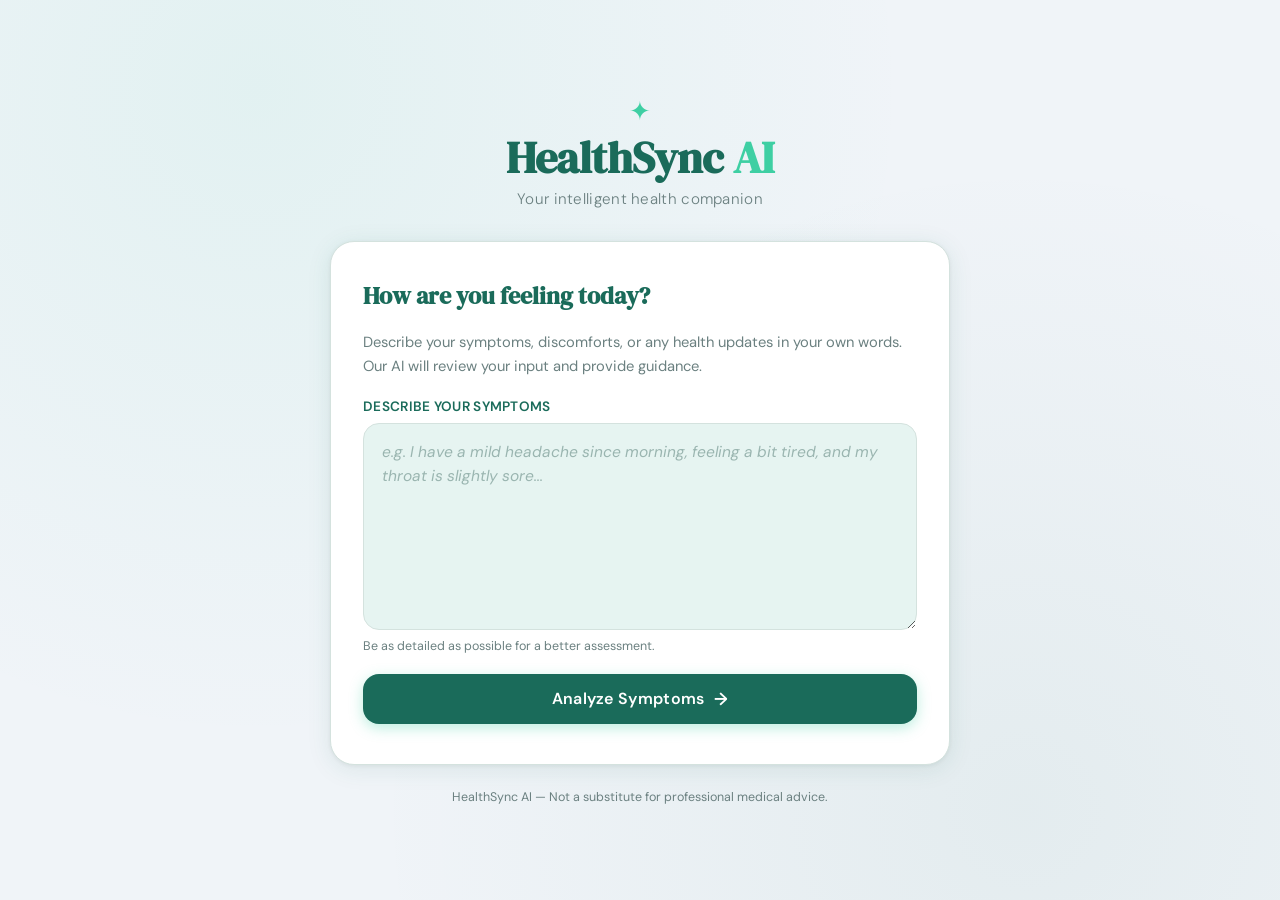
==== frontend/index.html @ da8ece6a "fronend added for visualizing the workflow" ====
<!DOCTYPE html>
<html lang="en">
  <head>
    <meta charset="UTF-8" />
    <meta name="viewport" content="width=device-width, initial-scale=1.0" />
    <title>HealthSync AI</title>

    <!-- External stylesheet -->
    <link rel="stylesheet" href="style.css" />
  </head>

  <body>

    <!-- ===== Main Page Wrapper ===== -->
    <div class="page-wrapper">

      <!-- ===== Header Section ===== -->
      <header class="header">
        <div class="logo-icon" aria-hidden="true">✦</div>
        <h1 class="brand-title">HealthSync <span class="accent">AI</span></h1>
        <p class="brand-tagline">Your intelligent health companion</p>
      </header>

      <!-- ===== Main Content Card ===== -->
      <main class="card">

        <!-- Card heading -->
        <h2 class="card-title">How are you feeling today?</h2>
        <p class="card-description">
          Describe your symptoms, discomforts, or any health updates in your own words.
          Our AI will review your input and provide guidance.
        </p>

        <!-- ===== Input Form Area ===== -->
        <div class="form-group">

          <!-- Label for accessibility -->
          <label for="symptom-input" class="input-label">
            Describe your symptoms
          </label>

          <!-- Large textarea for patient input -->
          <textarea
            id="symptom-input"
            class="symptom-textarea"
            placeholder="e.g. I have a mild headache since morning, feeling a bit tired, and my throat is slightly sore..."
            rows="7"
            aria-label="Describe your symptoms"
          ></textarea>

          <!-- Character hint -->
          <span class="input-hint">Be as detailed as possible for a better assessment.</span>
        </div>

        <!-- ===== Submit Button ===== -->
        <button id="submit-btn" class="submit-btn" type="button">
          <span class="btn-text">Analyze Symptoms</span>
          <span class="btn-icon" aria-hidden="true">→</span>
        </button>

        <!-- ===== Response / Feedback Section ===== -->
        <!-- This section will be populated by script.js (and later by FastAPI responses) -->
        <section id="response-section" class="response-section" aria-live="polite" hidden>
          <div class="response-inner">
            <span class="response-icon" aria-hidden="true">✓</span>
            <p id="response-message" class="response-message"></p>
          </div>
        </section>

      </main>

      <!-- ===== Footer ===== -->
      <footer class="footer">
        <p>HealthSync AI &mdash; Not a substitute for professional medical advice.</p>
      </footer>

    </div><!-- end .page-wrapper -->

    <!-- External JavaScript -->
    <script src="script.js"></script>

  </body>
</html>
---- frontend/style.css ----
/* =========================================================
   HealthSync AI — Stylesheet
   Theme: Clean, clinical-modern with warm accents
   ========================================================= */

/* ===== Google Font Import ===== */
@import url('https://fonts.googleapis.com/css2?family=DM+Serif+Display&family=DM+Sans:wght@300;400;500;600&display=swap');

/* ===== CSS Custom Properties (Design Tokens) ===== */
:root {
  --clr-bg:          #f0f4f8;
  --clr-surface:     #ffffff;
  --clr-primary:     #1a6b5a;
  --clr-primary-lt:  #e6f4f1;
  --clr-accent:      #3ecfa3;
  --clr-text:        #1c2b2a;
  --clr-muted:       #6b8080;
  --clr-border:      #d4e2de;
  --clr-success-bg:  #edfaf5;
  --clr-success-txt: #0f6b48;
  --clr-error-bg:    #fff0f0;
  --clr-error-txt:   #c0392b;

  --radius-sm:  8px;
  --radius-md:  16px;
  --radius-lg:  24px;

  --shadow-card: 0 4px 24px rgba(26, 107, 90, 0.10), 0 1px 4px rgba(0,0,0,0.06);
  --shadow-btn:  0 4px 14px rgba(62, 207, 163, 0.35);

  --font-display: 'DM Serif Display', Georgia, serif;
  --font-body:    'DM Sans', sans-serif;

  --transition: 0.22s ease;
}

/* ===== Reset & Base Styles ===== */
*,
*::before,
*::after {
  box-sizing: border-box;
  margin: 0;
  padding: 0;
}

html {
  font-size: 16px;
  scroll-behavior: smooth;
}

body {
  font-family: var(--font-body);
  background-color: var(--clr-bg);
  color: var(--clr-text);
  min-height: 100vh;
  display: flex;
  align-items: center;
  justify-content: center;
  padding: 2rem 1rem;
  background-image:
    radial-gradient(circle at 20% 10%, rgba(62, 207, 163, 0.08) 0%, transparent 50%),
    radial-gradient(circle at 80% 90%, rgba(26, 107, 90, 0.06) 0%, transparent 50%);
}

/* ===== Page Wrapper ===== */
.page-wrapper {
  width: 100%;
  max-width: 620px;
  display: flex;
  flex-direction: column;
  gap: 1.5rem;
}

/* ===== Header ===== */
.header {
  text-align: center;
  padding: 0.5rem 0;
}

.logo-icon {
  font-size: 1.6rem;
  color: var(--clr-accent);
  display: block;
  margin-bottom: 0.4rem;
  animation: pulse 2.8s ease-in-out infinite;
}

@keyframes pulse {
  0%, 100% { opacity: 1; transform: scale(1); }
  50%       { opacity: 0.7; transform: scale(1.15); }
}

.brand-title {
  font-family: var(--font-display);
  font-size: clamp(2rem, 5vw, 2.75rem);
  color: var(--clr-primary);
  letter-spacing: -0.5px;
  line-height: 1.1;
}

.brand-title .accent {
  color: var(--clr-accent);
}

.brand-tagline {
  margin-top: 0.4rem;
  font-size: 0.95rem;
  color: var(--clr-muted);
  font-weight: 300;
  letter-spacing: 0.3px;
}

/* ===== Main Card ===== */
.card {
  background: var(--clr-surface);
  border-radius: var(--radius-lg);
  padding: 2.5rem 2rem;
  box-shadow: var(--shadow-card);
  border: 1px solid var(--clr-border);
  display: flex;
  flex-direction: column;
  gap: 1.2rem;
}

.card-title {
  font-family: var(--font-display);
  font-size: 1.5rem;
  color: var(--clr-primary);
  line-height: 1.2;
}

.card-description {
  font-size: 0.92rem;
  color: var(--clr-muted);
  line-height: 1.65;
}

/* ===== Form Group ===== */
.form-group {
  display: flex;
  flex-direction: column;
  gap: 0.5rem;
}

.input-label {
  font-size: 0.85rem;
  font-weight: 600;
  color: var(--clr-primary);
  letter-spacing: 0.3px;
  text-transform: uppercase;
}

/* ===== Textarea ===== */
.symptom-textarea {
  width: 100%;
  padding: 1rem 1.1rem;
  border: 1.5px solid var(--clr-border);
  border-radius: var(--radius-md);
  background: var(--clr-primary-lt);
  font-family: var(--font-body);
  font-size: 0.97rem;
  color: var(--clr-text);
  resize: vertical;
  line-height: 1.6;
  transition: border-color var(--transition), box-shadow var(--transition);
  outline: none;
}

.symptom-textarea:focus {
  border-color: var(--clr-accent);
  box-shadow: 0 0 0 3px rgba(62, 207, 163, 0.18);
  background: #ffffff;
}

.symptom-textarea::placeholder {
  color: #9ab5b0;
  font-style: italic;
}

.input-hint {
  font-size: 0.78rem;
  color: var(--clr-muted);
}

/* ===== Submit Button ===== */
.submit-btn {
  display: flex;
  align-items: center;
  justify-content: center;
  gap: 0.6rem;
  width: 100%;
  padding: 0.9rem 1.5rem;
  background: var(--clr-primary);
  color: #ffffff;
  border: none;
  border-radius: var(--radius-md);
  font-family: var(--font-body);
  font-size: 1rem;
  font-weight: 600;
  cursor: pointer;
  letter-spacing: 0.3px;
  box-shadow: var(--shadow-btn);
  transition: background var(--transition), transform var(--transition), box-shadow var(--transition);
}

.submit-btn:hover {
  background: var(--clr-accent);
  color: var(--clr-primary);
  transform: translateY(-2px);
  box-shadow: 0 6px 20px rgba(62, 207, 163, 0.45);
}

.submit-btn:active {
  transform: translateY(0px);
  box-shadow: none;
}

.btn-icon {
  font-size: 1.1rem;
  transition: transform var(--transition);
}

.submit-btn:hover .btn-icon {
  transform: translateX(4px);
}

/* ===== Response Section ===== */
.response-section {
  border-radius: var(--radius-md);
  padding: 1rem 1.2rem;
  animation: fadeIn 0.4s ease;
}

.response-section.success {
  background: var(--clr-success-bg);
  border: 1.5px solid #a3e8cf;
}

.response-section.error {
  background: var(--clr-error-bg);
  border: 1.5px solid #f5c0bb;
}

@keyframes fadeIn {
  from { opacity: 0; transform: translateY(6px); }
  to   { opacity: 1; transform: translateY(0); }
}

.response-inner {
  display: flex;
  align-items: flex-start;
  gap: 0.7rem;
}

.response-icon {
  font-size: 1.1rem;
  flex-shrink: 0;
}

.response-section.success .response-icon { color: var(--clr-success-txt); }
.response-section.error   .response-icon { color: var(--clr-error-txt);   }

.response-message {
  font-size: 0.93rem;
  line-height: 1.55;
}

.response-section.success .response-message { color: var(--clr-success-txt); }
.response-section.error   .response-message { color: var(--clr-error-txt);   }

/* ===== Footer ===== */
.footer {
  text-align: center;
  font-size: 0.78rem;
  color: var(--clr-muted);
  padding-bottom: 0.5rem;
}

/* ===== Responsive ===== */
@media (max-width: 480px) {
  .card {
    padding: 1.8rem 1.2rem;
  }

  .brand-title {
    font-size: 1.9rem;
  }

  .submit-btn {
    font-size: 0.95rem;
  }
}
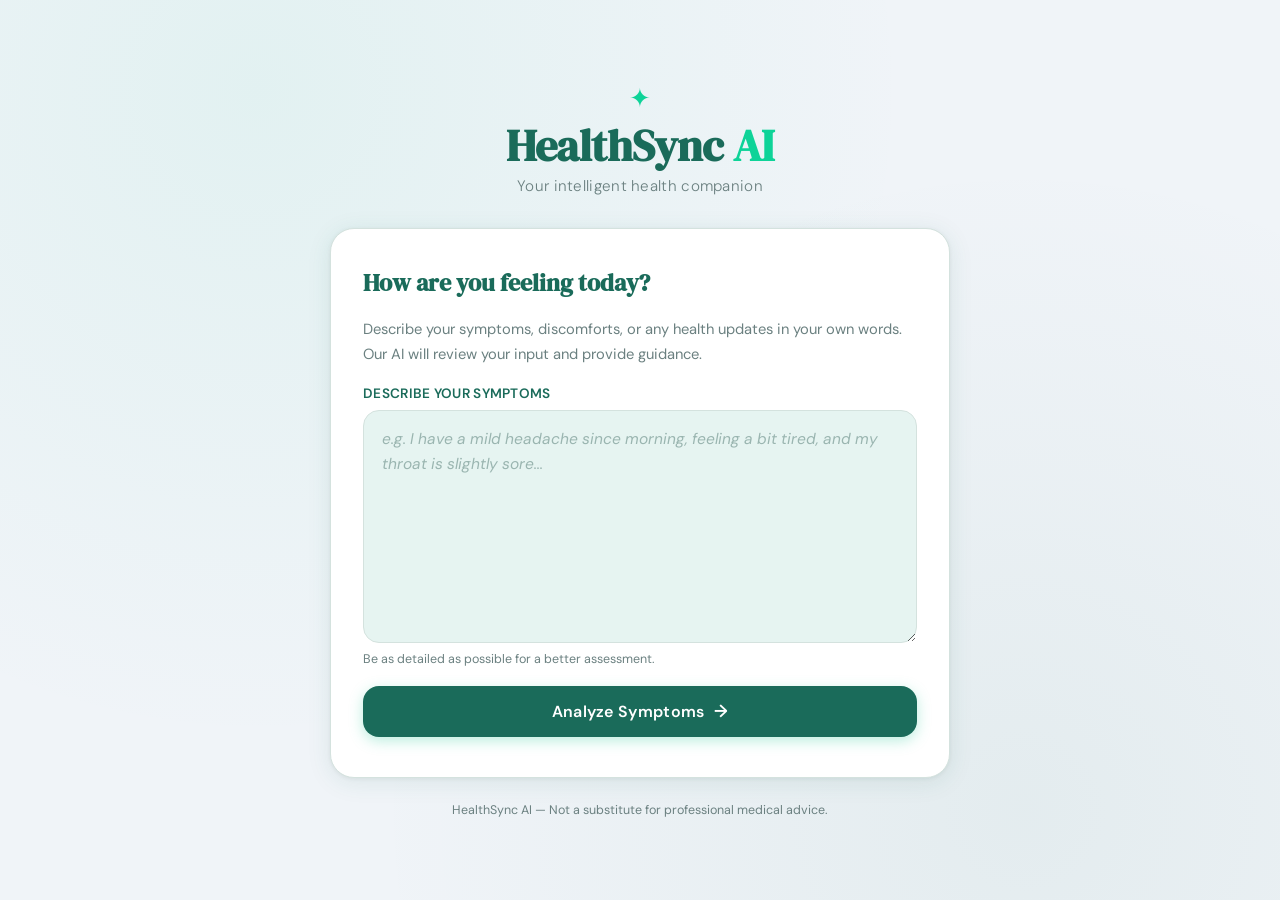
==== commit 4a6028f9: "lets get back" ====
--- a/frontend/index.html
+++ b/frontend/index.html
@@ -44,7 +44,7 @@
             id="symptom-input"
             class="symptom-textarea"
             placeholder="e.g. I have a mild headache since morning, feeling a bit tired, and my throat is slightly sore..."
-            rows="7"
+            rows="8"
             aria-label="Describe your symptoms"
           ></textarea>
 
--- a/frontend/style.css
+++ b/frontend/style.css
@@ -12,7 +12,7 @@
   --clr-surface:     #ffffff;
   --clr-primary:     #1a6b5a;
   --clr-primary-lt:  #e6f4f1;
-  --clr-accent:      #3ecfa3;
+  --clr-accent:      #0ed398;
   --clr-text:        #1c2b2a;
   --clr-muted:       #6b8080;
   --clr-border:      #d4e2de;
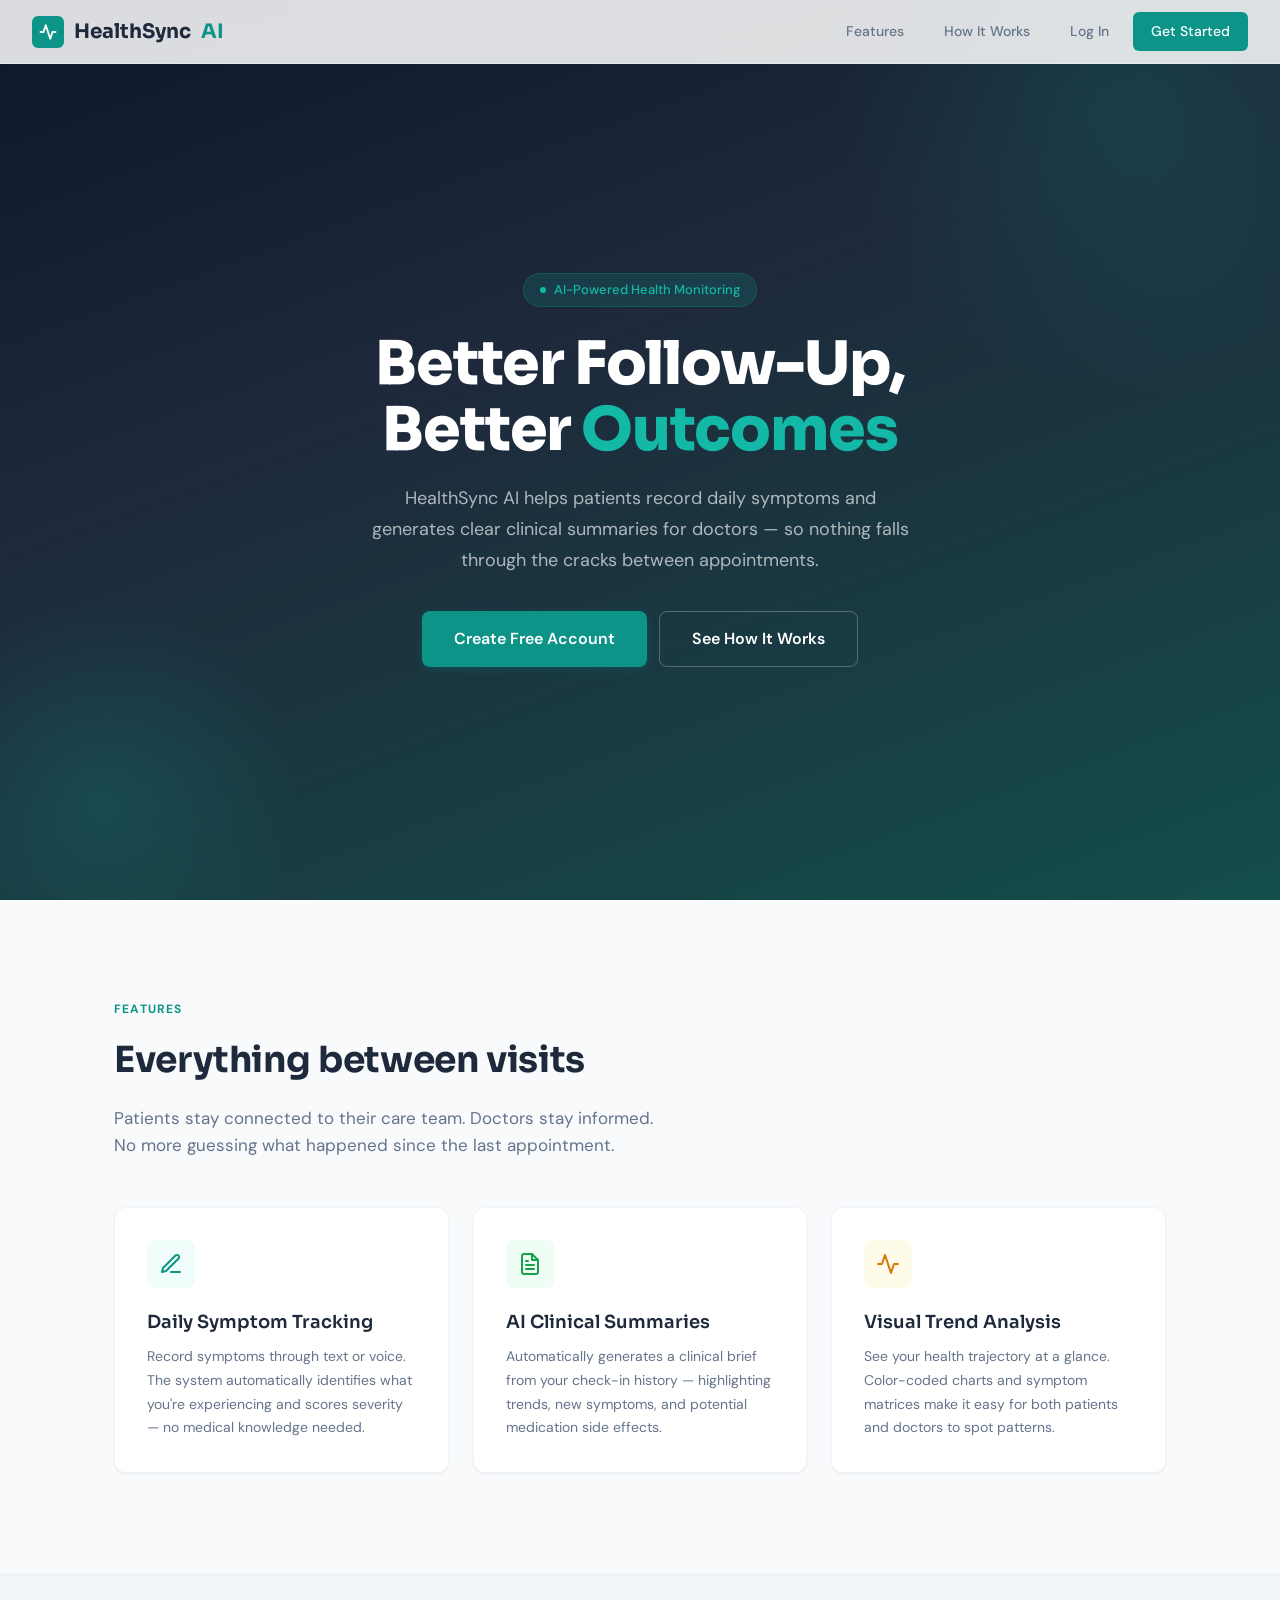
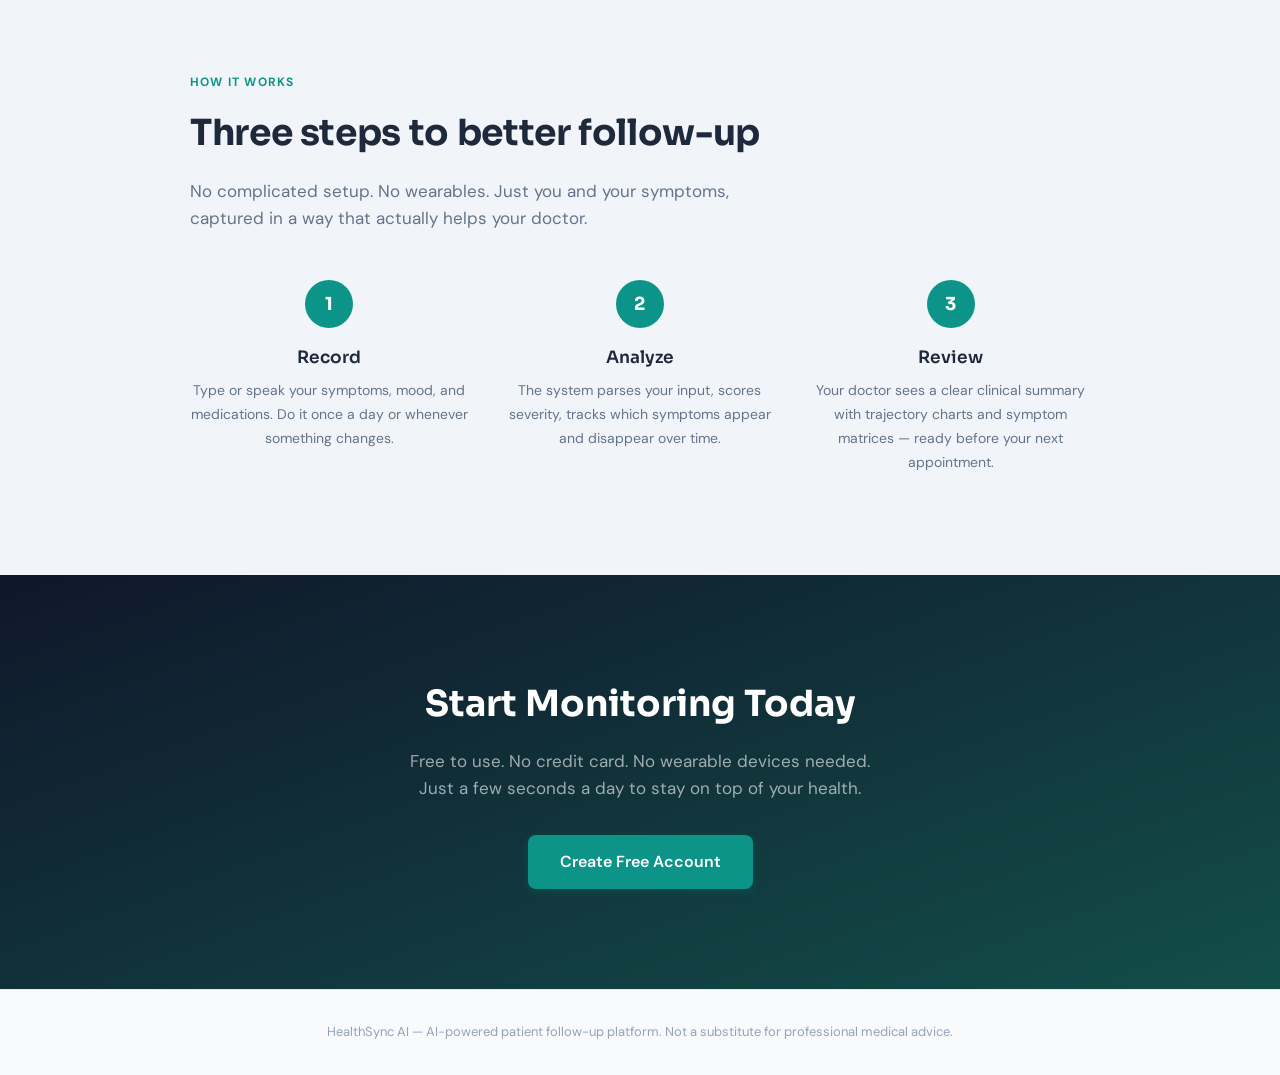
==== commit 127b5dd3: "version 2 finished" ====
--- a/frontend/index.html
+++ b/frontend/index.html
@@ -1,83 +1,107 @@
 <!DOCTYPE html>
 <html lang="en">
-  <head>
-    <meta charset="UTF-8" />
-    <meta name="viewport" content="width=device-width, initial-scale=1.0" />
-    <title>HealthSync AI</title>
+<head>
+    <meta charset="UTF-8">
+    <meta name="viewport" content="width=device-width, initial-scale=1.0">
+    <title>HealthSync AI — AI-Powered Patient Follow-Up</title>
+    <link rel="stylesheet" href="style.css">
+</head>
+<body>
 
-    <!-- External stylesheet -->
-    <link rel="stylesheet" href="style.css" />
-  </head>
+<header class="site-header">
+    <a href="/" class="logo">
+        <div class="logo-icon">
+            <svg width="18" height="18" viewBox="0 0 24 24" fill="none" stroke="currentColor" stroke-width="2.5" stroke-linecap="round" stroke-linejoin="round"><path d="M22 12h-4l-3 9L9 3l-3 9H2"/></svg>
+        </div>
+        HealthSync<span>AI</span>
+    </a>
+    <nav class="header-nav">
+        <a href="#features" class="nav-link-text">Features</a>
+        <a href="#how-it-works" class="nav-link-text">How It Works</a>
+        <a href="/login">Log In</a>
+        <a href="/register" class="btn-primary-sm">Get Started</a>
+    </nav>
+</header>
 
-  <body>
+<section class="hero">
+    <div class="hero-content">
+        <div class="hero-badge">
+            <span class="hero-badge-dot"></span>
+            AI-Powered Health Monitoring
+        </div>
+        <h1>Better Follow-Up,<br>Better <em>Outcomes</em></h1>
+        <p>HealthSync AI helps patients record daily symptoms and generates clear clinical summaries for doctors — so nothing falls through the cracks between appointments.</p>
+        <div class="hero-buttons">
+            <a href="/register" class="btn btn-primary btn-lg">Create Free Account</a>
+            <a href="#how-it-works" class="btn btn-outline btn-lg">See How It Works</a>
+        </div>
+    </div>
+</section>
 
-    <!-- ===== Main Page Wrapper ===== -->
-    <div class="page-wrapper">
+<section class="features-section" id="features">
+    <div class="section-label">Features</div>
+    <h2 class="section-title">Everything between visits</h2>
+    <p class="section-desc">Patients stay connected to their care team. Doctors stay informed. No more guessing what happened since the last appointment.</p>
+    <div class="features-grid">
+        <div class="feature-card">
+            <div class="feature-icon teal">
+                <svg width="24" height="24" viewBox="0 0 24 24" fill="none" stroke="currentColor" stroke-width="2" stroke-linecap="round" stroke-linejoin="round"><path d="M12 20h9"/><path d="M16.5 3.5a2.121 2.121 0 0 1 3 3L7 19l-4 1 1-4L16.5 3.5z"/></svg>
+            </div>
+            <h3>Daily Symptom Tracking</h3>
+            <p>Record symptoms through text or voice. The system automatically identifies what you're experiencing and scores severity — no medical knowledge needed.</p>
+        </div>
+        <div class="feature-card">
+            <div class="feature-icon green">
+                <svg width="24" height="24" viewBox="0 0 24 24" fill="none" stroke="currentColor" stroke-width="2" stroke-linecap="round" stroke-linejoin="round"><path d="M14 2H6a2 2 0 0 0-2 2v16a2 2 0 0 0 2 2h12a2 2 0 0 0 2-2V8z"/><polyline points="14 2 14 8 20 8"/><line x1="16" y1="13" x2="8" y2="13"/><line x1="16" y1="17" x2="8" y2="17"/><polyline points="10 9 9 9 8 9"/></svg>
+            </div>
+            <h3>AI Clinical Summaries</h3>
+            <p>Automatically generates a clinical brief from your check-in history — highlighting trends, new symptoms, and potential medication side effects.</p>
+        </div>
+        <div class="feature-card">
+            <div class="feature-icon amber">
+                <svg width="24" height="24" viewBox="0 0 24 24" fill="none" stroke="currentColor" stroke-width="2" stroke-linecap="round" stroke-linejoin="round"><polyline points="22 12 18 12 15 21 9 3 6 12 2 12"/></svg>
+            </div>
+            <h3>Visual Trend Analysis</h3>
+            <p>See your health trajectory at a glance. Color-coded charts and symptom matrices make it easy for both patients and doctors to spot patterns.</p>
+        </div>
+    </div>
+</section>
 
-      <!-- ===== Header Section ===== -->
-      <header class="header">
-        <div class="logo-icon" aria-hidden="true">✦</div>
-        <h1 class="brand-title">HealthSync <span class="accent">AI</span></h1>
-        <p class="brand-tagline">Your intelligent health companion</p>
-      </header>
+<section class="steps-section" id="how-it-works">
+    <div class="steps-inner">
+        <div class="section-label">How It Works</div>
+        <h2 class="section-title">Three steps to better follow-up</h2>
+        <p class="section-desc">No complicated setup. No wearables. Just you and your symptoms, captured in a way that actually helps your doctor.</p>
+        <div class="steps-grid">
+            <div class="step">
+                <div class="step-number">1</div>
+                <h3>Record</h3>
+                <p>Type or speak your symptoms, mood, and medications. Do it once a day or whenever something changes.</p>
+            </div>
+            <div class="step">
+                <div class="step-number">2</div>
+                <h3>Analyze</h3>
+                <p>The system parses your input, scores severity, tracks which symptoms appear and disappear over time.</p>
+            </div>
+            <div class="step">
+                <div class="step-number">3</div>
+                <h3>Review</h3>
+                <p>Your doctor sees a clear clinical summary with trajectory charts and symptom matrices — ready before your next appointment.</p>
+            </div>
+        </div>
+    </div>
+</section>
 
-      <!-- ===== Main Content Card ===== -->
-      <main class="card">
+<section class="cta-section">
+    <h2>Start Monitoring Today</h2>
+    <p>Free to use. No credit card. No wearable devices needed. Just a few seconds a day to stay on top of your health.</p>
+    <a href="/register" class="btn btn-primary btn-lg">Create Free Account</a>
+</section>
 
-        <!-- Card heading -->
-        <h2 class="card-title">How are you feeling today?</h2>
-        <p class="card-description">
-          Describe your symptoms, discomforts, or any health updates in your own words.
-          Our AI will review your input and provide guidance.
-        </p>
+<footer class="landing-footer">
+    HealthSync AI &mdash; AI-powered patient follow-up platform. Not a substitute for professional medical advice.
+</footer>
 
-        <!-- ===== Input Form Area ===== -->
-        <div class="form-group">
-
-          <!-- Label for accessibility -->
-          <label for="symptom-input" class="input-label">
-            Describe your symptoms
-          </label>
-
-          <!-- Large textarea for patient input -->
-          <textarea
-            id="symptom-input"
-            class="symptom-textarea"
-            placeholder="e.g. I have a mild headache since morning, feeling a bit tired, and my throat is slightly sore..."
-            rows="8"
-            aria-label="Describe your symptoms"
-          ></textarea>
-
-          <!-- Character hint -->
-          <span class="input-hint">Be as detailed as possible for a better assessment.</span>
-        </div>
-
-        <!-- ===== Submit Button ===== -->
-        <button id="submit-btn" class="submit-btn" type="button">
-          <span class="btn-text">Analyze Symptoms</span>
-          <span class="btn-icon" aria-hidden="true">→</span>
-        </button>
-
-        <!-- ===== Response / Feedback Section ===== -->
-        <!-- This section will be populated by script.js (and later by FastAPI responses) -->
-        <section id="response-section" class="response-section" aria-live="polite" hidden>
-          <div class="response-inner">
-            <span class="response-icon" aria-hidden="true">✓</span>
-            <p id="response-message" class="response-message"></p>
-          </div>
-        </section>
-
-      </main>
-
-      <!-- ===== Footer ===== -->
-      <footer class="footer">
-        <p>HealthSync AI &mdash; Not a substitute for professional medical advice.</p>
-      </footer>
-
-    </div><!-- end .page-wrapper -->
-
-    <!-- External JavaScript -->
-    <script src="script.js"></script>
-
-  </body>
+<div id="toastContainer"></div>
+</body>
 </html>
--- a/frontend/style.css
+++ b/frontend/style.css
@@ -1,292 +1,547 @@
-/* =========================================================
-   HealthSync AI — Stylesheet
-   Theme: Clean, clinical-modern with warm accents
-   ========================================================= */
-
-/* ===== Google Font Import ===== */
-@import url('https://fonts.googleapis.com/css2?family=DM+Serif+Display&family=DM+Sans:wght@300;400;500;600&display=swap');
-
-/* ===== CSS Custom Properties (Design Tokens) ===== */
+/* ═══════════════════════════════════════════════
+   HealthSync AI — Medical Trust Design System
+   ═══════════════════════════════════════════════ */
+
+@import url('https://fonts.googleapis.com/css2?family=DM+Sans:wght@300;400;500;600;700&family=Sora:wght@400;500;600;700;800&display=swap');
+
 :root {
-  --clr-bg:          #f0f4f8;
-  --clr-surface:     #ffffff;
-  --clr-primary:     #1a6b5a;
-  --clr-primary-lt:  #e6f4f1;
-  --clr-accent:      #0ed398;
-  --clr-text:        #1c2b2a;
-  --clr-muted:       #6b8080;
-  --clr-border:      #d4e2de;
-  --clr-success-bg:  #edfaf5;
-  --clr-success-txt: #0f6b48;
-  --clr-error-bg:    #fff0f0;
-  --clr-error-txt:   #c0392b;
-
-  --radius-sm:  8px;
-  --radius-md:  16px;
-  --radius-lg:  24px;
-
-  --shadow-card: 0 4px 24px rgba(26, 107, 90, 0.10), 0 1px 4px rgba(0,0,0,0.06);
-  --shadow-btn:  0 4px 14px rgba(62, 207, 163, 0.35);
-
-  --font-display: 'DM Serif Display', Georgia, serif;
-  --font-body:    'DM Sans', sans-serif;
-
-  --transition: 0.22s ease;
-}
-
-/* ===== Reset & Base Styles ===== */
-*,
-*::before,
-*::after {
-  box-sizing: border-box;
-  margin: 0;
-  padding: 0;
-}
-
-html {
-  font-size: 16px;
-  scroll-behavior: smooth;
-}
-
+    --primary: #0D9488;
+    --primary-dark: #0F766E;
+    --primary-light: #14B8A6;
+    --primary-bg: #F0FDFA;
+    --bg: #F8FAFC;
+    --bg-alt: #F1F5F9;
+    --card: #FFFFFF;
+    --text: #1E293B;
+    --text-secondary: #64748B;
+    --text-muted: #94A3B8;
+    --border: #E2E8F0;
+    --border-light: #F1F5F9;
+    --green: #22C55E;
+    --green-dark: #16A34A;
+    --green-bg: #F0FDF4;
+    --amber: #F59E0B;
+    --amber-dark: #D97706;
+    --amber-bg: #FFFBEB;
+    --red: #EF4444;
+    --red-dark: #DC2626;
+    --red-bg: #FEF2F2;
+    --shadow-sm: 0 1px 3px rgba(0,0,0,0.04), 0 1px 2px rgba(0,0,0,0.03);
+    --shadow: 0 10px 40px rgba(0,0,0,0.05);
+    --shadow-lg: 0 20px 60px rgba(0,0,0,0.08);
+    --radius: 12px;
+    --radius-sm: 8px;
+    --radius-xs: 6px;
+    --font-heading: 'Sora', sans-serif;
+    --font-body: 'DM Sans', sans-serif;
+    --header-h: 64px;
+    --sidebar-w: 300px;
+}
+
+/* ── Reset & Base ── */
+*, *::before, *::after { box-sizing: border-box; margin: 0; padding: 0; }
+html { scroll-behavior: smooth; }
 body {
-  font-family: var(--font-body);
-  background-color: var(--clr-bg);
-  color: var(--clr-text);
-  min-height: 100vh;
-  display: flex;
-  align-items: center;
-  justify-content: center;
-  padding: 2rem 1rem;
-  background-image:
-    radial-gradient(circle at 20% 10%, rgba(62, 207, 163, 0.08) 0%, transparent 50%),
-    radial-gradient(circle at 80% 90%, rgba(26, 107, 90, 0.06) 0%, transparent 50%);
-}
-
-/* ===== Page Wrapper ===== */
-.page-wrapper {
-  width: 100%;
-  max-width: 620px;
-  display: flex;
-  flex-direction: column;
-  gap: 1.5rem;
-}
-
-/* ===== Header ===== */
-.header {
-  text-align: center;
-  padding: 0.5rem 0;
-}
-
+    font-family: var(--font-body);
+    background: var(--bg);
+    color: var(--text);
+    line-height: 1.6;
+    -webkit-font-smoothing: antialiased;
+}
+a { color: var(--primary); text-decoration: none; }
+a:hover { color: var(--primary-dark); }
+img { max-width: 100%; }
+button { cursor: pointer; font-family: var(--font-body); }
+input, textarea, select { font-family: var(--font-body); }
+
+/* ── Toast Notifications ── */
+#toastContainer {
+    position: fixed; top: 20px; right: 20px; z-index: 10000;
+    display: flex; flex-direction: column; gap: 8px;
+}
+.toast {
+    padding: 14px 20px; border-radius: var(--radius-sm);
+    color: #fff; font-size: 14px; font-weight: 500;
+    transform: translateX(120%); transition: transform 0.3s ease;
+    box-shadow: var(--shadow); max-width: 360px;
+}
+.toast.show { transform: translateX(0); }
+.toast-success { background: var(--green-dark); }
+.toast-error { background: var(--red-dark); }
+.toast-info { background: var(--primary-dark); }
+.toast-warning { background: var(--amber-dark); }
+
+/* ── Header ── */
+.site-header {
+    position: fixed; top: 0; left: 0; right: 0; height: var(--header-h);
+    background: rgba(255,255,255,0.85); backdrop-filter: blur(12px);
+    border-bottom: 1px solid var(--border);
+    display: flex; align-items: center; justify-content: space-between;
+    padding: 0 32px; z-index: 1000;
+}
+.logo {
+    font-family: var(--font-heading); font-weight: 700; font-size: 20px;
+    color: var(--text); display: flex; align-items: center; gap: 10px;
+}
 .logo-icon {
-  font-size: 1.6rem;
-  color: var(--clr-accent);
-  display: block;
-  margin-bottom: 0.4rem;
-  animation: pulse 2.8s ease-in-out infinite;
-}
-
-@keyframes pulse {
-  0%, 100% { opacity: 1; transform: scale(1); }
-  50%       { opacity: 0.7; transform: scale(1.15); }
-}
-
-.brand-title {
-  font-family: var(--font-display);
-  font-size: clamp(2rem, 5vw, 2.75rem);
-  color: var(--clr-primary);
-  letter-spacing: -0.5px;
-  line-height: 1.1;
-}
-
-.brand-title .accent {
-  color: var(--clr-accent);
-}
-
-.brand-tagline {
-  margin-top: 0.4rem;
-  font-size: 0.95rem;
-  color: var(--clr-muted);
-  font-weight: 300;
-  letter-spacing: 0.3px;
-}
-
-/* ===== Main Card ===== */
+    width: 32px; height: 32px; background: var(--primary);
+    border-radius: var(--radius-xs); display: flex; align-items: center;
+    justify-content: center; color: #fff;
+}
+.logo span { color: var(--primary); }
+.header-nav { display: flex; align-items: center; gap: 8px; }
+.header-nav a {
+    padding: 8px 16px; border-radius: var(--radius-xs);
+    color: var(--text-secondary); font-size: 14px; font-weight: 500;
+    transition: all 0.2s;
+}
+.header-nav a:hover { color: var(--text); background: var(--bg); }
+.header-nav .btn-primary-sm {
+    background: var(--primary); color: #fff; padding: 8px 18px;
+}
+.header-nav .btn-primary-sm:hover { background: var(--primary-dark); color: #fff; }
+
+/* ── Buttons ── */
+.btn {
+    display: inline-flex; align-items: center; justify-content: center; gap: 8px;
+    padding: 12px 24px; border-radius: var(--radius-sm); font-size: 15px;
+    font-weight: 600; border: none; transition: all 0.2s; line-height: 1.4;
+}
+.btn-primary {
+    background: var(--primary); color: #fff;
+    box-shadow: 0 2px 8px rgba(13,148,136,0.25);
+}
+.btn-primary:hover { background: var(--primary-dark); transform: translateY(-1px); box-shadow: 0 4px 16px rgba(13,148,136,0.3); }
+.btn-secondary {
+    background: var(--card); color: var(--text); border: 1px solid var(--border);
+}
+.btn-secondary:hover { background: var(--bg); border-color: var(--text-muted); }
+.btn-ghost { background: transparent; color: var(--text-secondary); }
+.btn-ghost:hover { color: var(--text); background: var(--bg); }
+.btn-sm { padding: 8px 16px; font-size: 13px; }
+.btn-lg { padding: 16px 32px; font-size: 16px; }
+.btn-danger { background: var(--red); color: #fff; }
+.btn-danger:hover { background: var(--red-dark); }
+
+/* ── Forms ── */
+.form-group { margin-bottom: 20px; }
+.form-group label {
+    display: block; font-size: 13px; font-weight: 600; color: var(--text);
+    margin-bottom: 6px; text-transform: uppercase; letter-spacing: 0.04em;
+}
+.form-input {
+    width: 100%; padding: 12px 16px; border: 1.5px solid var(--border);
+    border-radius: var(--radius-sm); font-size: 15px; color: var(--text);
+    background: var(--card); transition: all 0.2s; outline: none;
+}
+.form-input:focus { border-color: var(--primary); box-shadow: 0 0 0 3px rgba(13,148,136,0.1); }
+.form-input::placeholder { color: var(--text-muted); }
+textarea.form-input { resize: vertical; min-height: 100px; }
+select.form-input { appearance: none; background-image: url("data:image/svg+xml,%3Csvg width='12' height='8' viewBox='0 0 12 8' fill='none' xmlns='http://www.w3.org/2000/svg'%3E%3Cpath d='M1 1.5L6 6.5L11 1.5' stroke='%2364748B' stroke-width='2' stroke-linecap='round' stroke-linejoin='round'/%3E%3C/svg%3E"); background-repeat: no-repeat; background-position: right 16px center; padding-right: 40px; }
+.form-row { display: grid; grid-template-columns: 1fr 1fr; gap: 16px; }
+.form-error { color: var(--red); font-size: 13px; margin-top: 4px; }
+.form-actions { display: flex; gap: 12px; justify-content: flex-end; margin-top: 24px; }
+
+/* ── Cards ── */
 .card {
-  background: var(--clr-surface);
-  border-radius: var(--radius-lg);
-  padding: 2.5rem 2rem;
-  box-shadow: var(--shadow-card);
-  border: 1px solid var(--clr-border);
-  display: flex;
-  flex-direction: column;
-  gap: 1.2rem;
-}
-
+    background: var(--card); border-radius: var(--radius);
+    border: 1px solid var(--border-light); box-shadow: var(--shadow-sm);
+    padding: 24px; transition: box-shadow 0.2s;
+}
+.card:hover { box-shadow: var(--shadow); }
+.card-header {
+    display: flex; align-items: center; justify-content: space-between;
+    margin-bottom: 20px;
+}
 .card-title {
-  font-family: var(--font-display);
-  font-size: 1.5rem;
-  color: var(--clr-primary);
-  line-height: 1.2;
-}
-
-.card-description {
-  font-size: 0.92rem;
-  color: var(--clr-muted);
-  line-height: 1.65;
-}
-
-/* ===== Form Group ===== */
-.form-group {
-  display: flex;
-  flex-direction: column;
-  gap: 0.5rem;
-}
-
-.input-label {
-  font-size: 0.85rem;
-  font-weight: 600;
-  color: var(--clr-primary);
-  letter-spacing: 0.3px;
-  text-transform: uppercase;
-}
-
-/* ===== Textarea ===== */
-.symptom-textarea {
-  width: 100%;
-  padding: 1rem 1.1rem;
-  border: 1.5px solid var(--clr-border);
-  border-radius: var(--radius-md);
-  background: var(--clr-primary-lt);
-  font-family: var(--font-body);
-  font-size: 0.97rem;
-  color: var(--clr-text);
-  resize: vertical;
-  line-height: 1.6;
-  transition: border-color var(--transition), box-shadow var(--transition);
-  outline: none;
-}
-
-.symptom-textarea:focus {
-  border-color: var(--clr-accent);
-  box-shadow: 0 0 0 3px rgba(62, 207, 163, 0.18);
-  background: #ffffff;
-}
-
-.symptom-textarea::placeholder {
-  color: #9ab5b0;
-  font-style: italic;
-}
-
-.input-hint {
-  font-size: 0.78rem;
-  color: var(--clr-muted);
-}
-
-/* ===== Submit Button ===== */
-.submit-btn {
-  display: flex;
-  align-items: center;
-  justify-content: center;
-  gap: 0.6rem;
-  width: 100%;
-  padding: 0.9rem 1.5rem;
-  background: var(--clr-primary);
-  color: #ffffff;
-  border: none;
-  border-radius: var(--radius-md);
-  font-family: var(--font-body);
-  font-size: 1rem;
-  font-weight: 600;
-  cursor: pointer;
-  letter-spacing: 0.3px;
-  box-shadow: var(--shadow-btn);
-  transition: background var(--transition), transform var(--transition), box-shadow var(--transition);
-}
-
-.submit-btn:hover {
-  background: var(--clr-accent);
-  color: var(--clr-primary);
-  transform: translateY(-2px);
-  box-shadow: 0 6px 20px rgba(62, 207, 163, 0.45);
-}
-
-.submit-btn:active {
-  transform: translateY(0px);
-  box-shadow: none;
-}
-
-.btn-icon {
-  font-size: 1.1rem;
-  transition: transform var(--transition);
-}
-
-.submit-btn:hover .btn-icon {
-  transform: translateX(4px);
-}
-
-/* ===== Response Section ===== */
-.response-section {
-  border-radius: var(--radius-md);
-  padding: 1rem 1.2rem;
-  animation: fadeIn 0.4s ease;
-}
-
-.response-section.success {
-  background: var(--clr-success-bg);
-  border: 1.5px solid #a3e8cf;
-}
-
-.response-section.error {
-  background: var(--clr-error-bg);
-  border: 1.5px solid #f5c0bb;
-}
-
-@keyframes fadeIn {
-  from { opacity: 0; transform: translateY(6px); }
-  to   { opacity: 1; transform: translateY(0); }
-}
-
-.response-inner {
-  display: flex;
-  align-items: flex-start;
-  gap: 0.7rem;
-}
-
-.response-icon {
-  font-size: 1.1rem;
-  flex-shrink: 0;
-}
-
-.response-section.success .response-icon { color: var(--clr-success-txt); }
-.response-section.error   .response-icon { color: var(--clr-error-txt);   }
-
-.response-message {
-  font-size: 0.93rem;
-  line-height: 1.55;
-}
-
-.response-section.success .response-message { color: var(--clr-success-txt); }
-.response-section.error   .response-message { color: var(--clr-error-txt);   }
-
-/* ===== Footer ===== */
-.footer {
-  text-align: center;
-  font-size: 0.78rem;
-  color: var(--clr-muted);
-  padding-bottom: 0.5rem;
-}
-
-/* ===== Responsive ===== */
-@media (max-width: 480px) {
-  .card {
-    padding: 1.8rem 1.2rem;
-  }
-
-  .brand-title {
-    font-size: 1.9rem;
-  }
-
-  .submit-btn {
-    font-size: 0.95rem;
-  }
+    font-family: var(--font-heading); font-size: 16px; font-weight: 600;
+    color: var(--text);
+}
+
+/* ── Auth Pages ── */
+.auth-page {
+    min-height: 100vh; display: flex; align-items: center; justify-content: center;
+    padding: 24px; background: var(--bg);
+}
+.auth-card {
+    width: 100%; max-width: 440px; padding: 40px;
+    background: var(--card); border-radius: var(--radius);
+    box-shadow: var(--shadow-lg); border: 1px solid var(--border-light);
+}
+.auth-card .logo { justify-content: center; margin-bottom: 32px; font-size: 24px; }
+.auth-card h2 {
+    font-family: var(--font-heading); font-size: 22px; font-weight: 700;
+    text-align: center; margin-bottom: 6px;
+}
+.auth-card .subtitle { text-align: center; color: var(--text-secondary); font-size: 14px; margin-bottom: 28px; }
+.auth-footer { text-align: center; margin-top: 20px; font-size: 14px; color: var(--text-secondary); }
+.auth-footer a { font-weight: 600; }
+
+/* ── Landing Page ── */
+.hero {
+    min-height: 100vh; display: flex; align-items: center; justify-content: center;
+    text-align: center; padding: 120px 24px 80px; position: relative; overflow: hidden;
+    background: linear-gradient(160deg, #0F172A 0%, #1E293B 40%, #134E4A 100%);
+    color: #fff;
+}
+.hero::before {
+    content: ''; position: absolute; width: 600px; height: 600px;
+    background: radial-gradient(circle, rgba(13,148,136,0.2) 0%, transparent 70%);
+    top: -200px; right: -150px; border-radius: 50%;
+    animation: heroFloat 10s ease-in-out infinite;
+}
+.hero::after {
+    content: ''; position: absolute; width: 400px; height: 400px;
+    background: radial-gradient(circle, rgba(20,184,166,0.15) 0%, transparent 70%);
+    bottom: -100px; left: -100px; border-radius: 50%;
+    animation: heroFloat 8s ease-in-out infinite reverse;
+}
+@keyframes heroFloat {
+    0%, 100% { transform: translate(0, 0) scale(1); }
+    50% { transform: translate(30px, -20px) scale(1.05); }
+}
+.hero-content { position: relative; z-index: 1; max-width: 720px; }
+.hero-badge {
+    display: inline-flex; align-items: center; gap: 8px;
+    padding: 6px 16px; border-radius: 50px;
+    background: rgba(13,148,136,0.2); border: 1px solid rgba(13,148,136,0.3);
+    font-size: 13px; font-weight: 500; color: var(--primary-light);
+    margin-bottom: 24px;
+}
+.hero-badge-dot { width: 6px; height: 6px; border-radius: 50%; background: var(--primary-light); animation: pulse 2s infinite; }
+@keyframes pulse { 0%, 100% { opacity: 1; } 50% { opacity: 0.4; } }
+.hero h1 {
+    font-family: var(--font-heading); font-size: clamp(36px, 6vw, 60px);
+    font-weight: 800; line-height: 1.1; margin-bottom: 20px;
+    letter-spacing: -0.02em;
+}
+.hero h1 em { font-style: normal; color: var(--primary-light); }
+.hero p { font-size: 18px; color: rgba(255,255,255,0.65); max-width: 540px; margin: 0 auto 36px; line-height: 1.7; }
+.hero-buttons { display: flex; gap: 12px; justify-content: center; flex-wrap: wrap; }
+.hero-buttons .btn-primary { background: var(--primary); padding: 16px 32px; font-size: 16px; }
+.hero-buttons .btn-primary:hover { background: var(--primary-light); }
+.hero-buttons .btn-outline {
+    background: transparent; color: #fff; border: 1.5px solid rgba(255,255,255,0.25);
+    padding: 16px 32px; font-size: 16px;
+}
+.hero-buttons .btn-outline:hover { border-color: rgba(255,255,255,0.5); background: rgba(255,255,255,0.05); }
+
+.features-section { padding: 100px 24px; max-width: 1100px; margin: 0 auto; }
+.section-label {
+    font-size: 12px; font-weight: 700; text-transform: uppercase;
+    letter-spacing: 0.1em; color: var(--primary); margin-bottom: 12px;
+}
+.section-title {
+    font-family: var(--font-heading); font-size: 36px; font-weight: 700;
+    margin-bottom: 16px; letter-spacing: -0.01em;
+}
+.section-desc { color: var(--text-secondary); font-size: 17px; max-width: 560px; margin-bottom: 48px; }
+.features-grid { display: grid; grid-template-columns: repeat(3, 1fr); gap: 24px; }
+.feature-card {
+    padding: 32px; border-radius: var(--radius); background: var(--card);
+    border: 1px solid var(--border-light); box-shadow: var(--shadow-sm);
+    transition: all 0.3s;
+}
+.feature-card:hover { transform: translateY(-4px); box-shadow: var(--shadow); }
+.feature-icon {
+    width: 48px; height: 48px; border-radius: var(--radius-sm);
+    display: flex; align-items: center; justify-content: center;
+    margin-bottom: 20px; font-size: 22px;
+}
+.feature-icon.teal { background: var(--primary-bg); color: var(--primary); }
+.feature-icon.green { background: var(--green-bg); color: var(--green-dark); }
+.feature-icon.amber { background: var(--amber-bg); color: var(--amber-dark); }
+.feature-card h3 { font-family: var(--font-heading); font-size: 18px; font-weight: 600; margin-bottom: 8px; }
+.feature-card p { color: var(--text-secondary); font-size: 14px; line-height: 1.7; }
+
+.steps-section { padding: 100px 24px; background: var(--bg-alt); }
+.steps-inner { max-width: 900px; margin: 0 auto; }
+.steps-grid { display: grid; grid-template-columns: repeat(3, 1fr); gap: 32px; margin-top: 48px; }
+.step { text-align: center; }
+.step-number {
+    width: 48px; height: 48px; border-radius: 50%; background: var(--primary);
+    color: #fff; font-family: var(--font-heading); font-weight: 700; font-size: 18px;
+    display: flex; align-items: center; justify-content: center;
+    margin: 0 auto 16px;
+}
+.step h3 { font-family: var(--font-heading); font-size: 17px; font-weight: 600; margin-bottom: 8px; }
+.step p { color: var(--text-secondary); font-size: 14px; line-height: 1.7; }
+
+.cta-section {
+    padding: 100px 24px; text-align: center;
+    background: linear-gradient(160deg, #0F172A 0%, #134E4A 100%); color: #fff;
+}
+.cta-section h2 { font-family: var(--font-heading); font-size: 36px; font-weight: 700; margin-bottom: 16px; }
+.cta-section p { color: rgba(255,255,255,0.6); font-size: 17px; margin-bottom: 32px; max-width: 480px; margin-left: auto; margin-right: auto; }
+
+.landing-footer {
+    padding: 32px 24px; text-align: center; color: var(--text-muted); font-size: 13px;
+    border-top: 1px solid var(--border);
+}
+
+/* ── Dashboard ── */
+.dashboard {
+    display: flex; min-height: 100vh; padding-top: var(--header-h);
+}
+.sidebar {
+    width: var(--sidebar-w); background: var(--card); border-right: 1px solid var(--border);
+    padding: 24px; position: fixed; top: var(--header-h); bottom: 0;
+    overflow-y: auto; display: flex; flex-direction: column; gap: 20px;
+}
+.main-content {
+    flex: 1; margin-left: var(--sidebar-w); padding: 28px 32px 60px;
+    max-width: calc(100% - var(--sidebar-w));
+}
+
+/* Patient card in sidebar */
+.patient-card { padding: 0; }
+.patient-card-header {
+    padding: 20px; background: linear-gradient(135deg, var(--primary) 0%, var(--primary-dark) 100%);
+    border-radius: var(--radius-sm) var(--radius-sm) 0 0; color: #fff;
+}
+.patient-card-header h3 { font-family: var(--font-heading); font-size: 18px; font-weight: 600; }
+.patient-card-header .patient-email { font-size: 12px; opacity: 0.8; margin-top: 2px; }
+.patient-card-body { padding: 16px 20px; }
+.patient-stat { display: flex; justify-content: space-between; padding: 8px 0; font-size: 13px; border-bottom: 1px solid var(--border-light); }
+.patient-stat:last-child { border-bottom: none; }
+.patient-stat-label { color: var(--text-secondary); }
+.patient-stat-value { font-weight: 600; }
+
+/* Health score ring */
+.health-ring-container { text-align: center; padding: 8px 0; }
+.health-ring { width: 140px; height: 140px; margin: 0 auto; }
+.health-ring .bg-circle { fill: none; stroke: var(--border); stroke-width: 8; }
+.health-ring .progress-circle {
+    fill: none; stroke-width: 8; stroke-linecap: round;
+    transition: stroke-dashoffset 1.2s ease-out;
+}
+.health-ring .ring-score {
+    font-family: var(--font-heading); font-size: 32px; font-weight: 700;
+    fill: var(--text);
+}
+.health-ring .ring-label {
+    font-size: 10px; fill: var(--text-secondary);
+    text-transform: uppercase; letter-spacing: 0.06em; font-weight: 600;
+}
+.health-ring-caption { font-size: 12px; color: var(--text-secondary); margin-top: 4px; }
+
+/* New checkin button */
+.new-checkin-btn {
+    width: 100%; padding: 14px; border-radius: var(--radius-sm);
+    background: var(--primary); color: #fff; font-size: 15px; font-weight: 600;
+    border: none; display: flex; align-items: center; justify-content: center; gap: 8px;
+    box-shadow: 0 2px 8px rgba(13,148,136,0.25); transition: all 0.2s;
+}
+.new-checkin-btn:hover { background: var(--primary-dark); transform: translateY(-1px); }
+
+.sidebar-section-title {
+    font-size: 11px; font-weight: 700; text-transform: uppercase;
+    letter-spacing: 0.08em; color: var(--text-muted); margin-bottom: 8px;
+}
+.sidebar-quick-stats { display: flex; flex-direction: column; gap: 8px; }
+.quick-stat {
+    display: flex; align-items: center; gap: 10px; padding: 10px 12px;
+    background: var(--bg); border-radius: var(--radius-xs); font-size: 13px;
+}
+.quick-stat-dot {
+    width: 8px; height: 8px; border-radius: 50%; flex-shrink: 0;
+}
+.quick-stat-label { color: var(--text-secondary); flex: 1; }
+.quick-stat-value { font-weight: 600; }
+
+/* ── Dashboard main sections ── */
+.dash-section { margin-bottom: 24px; }
+.dash-section-header {
+    display: flex; align-items: center; justify-content: space-between;
+    margin-bottom: 16px;
+}
+.dash-section-title {
+    font-family: var(--font-heading); font-size: 17px; font-weight: 600;
+}
+
+/* Trend badges */
+.trend-badge {
+    display: inline-flex; align-items: center; gap: 6px;
+    padding: 5px 14px; border-radius: 50px; font-size: 13px; font-weight: 600;
+}
+.trend-badge.improving { background: var(--green-bg); color: var(--green-dark); }
+.trend-badge.worsening { background: var(--red-bg); color: var(--red-dark); }
+.trend-badge.stable { background: var(--amber-bg); color: var(--amber-dark); }
+.trend-arrow { font-size: 15px; }
+
+/* Chart container */
+.chart-card { padding: 24px 24px 16px; }
+.chart-wrapper { position: relative; height: 280px; }
+.chart-legend {
+    display: flex; gap: 20px; justify-content: center; padding-top: 12px;
+    border-top: 1px solid var(--border-light); margin-top: 8px;
+}
+.chart-legend-item { display: flex; align-items: center; gap: 6px; font-size: 12px; color: var(--text-secondary); }
+.chart-legend-dot { width: 10px; height: 10px; border-radius: 50%; }
+
+/* Two column grid */
+.grid-2col { display: grid; grid-template-columns: 1fr 1.5fr; gap: 24px; }
+
+/* Status cards */
+.status-grid { display: grid; grid-template-columns: 1fr 1fr; gap: 12px; }
+.status-item {
+    padding: 14px; background: var(--bg); border-radius: var(--radius-xs);
+    border-left: 3px solid var(--border);
+}
+.status-item.improving { border-left-color: var(--green); }
+.status-item.worsening { border-left-color: var(--red); }
+.status-item.stable { border-left-color: var(--amber); }
+.status-item .status-label { font-size: 11px; color: var(--text-muted); text-transform: uppercase; letter-spacing: 0.06em; font-weight: 600; }
+.status-item .status-value { font-size: 15px; font-weight: 700; margin-top: 4px; }
+
+/* Symptom Heatmap */
+.heatmap-scroll { overflow-x: auto; }
+.heatmap-grid {
+    display: grid; gap: 3px; min-width: max-content;
+}
+.heatmap-cell {
+    width: 48px; height: 36px; border-radius: 4px; display: flex;
+    align-items: center; justify-content: center; font-size: 11px;
+    font-weight: 600; transition: all 0.2s;
+}
+.heatmap-cell.header {
+    background: transparent; color: var(--text-muted); font-size: 10px;
+    font-weight: 600; width: auto; min-width: 48px;
+}
+.heatmap-cell.symptom-name {
+    background: transparent; color: var(--text); font-size: 12px;
+    font-weight: 500; width: 100px; min-width: 100px; justify-content: flex-start;
+    padding-left: 4px;
+}
+.heatmap-cell.empty { background: var(--bg); }
+.heatmap-cell.severity-low { background: rgba(34,197,94,0.15); color: var(--green-dark); }
+.heatmap-cell.severity-mid { background: rgba(245,158,11,0.2); color: var(--amber-dark); }
+.heatmap-cell.severity-high { background: rgba(239,68,68,0.2); color: var(--red-dark); }
+.heatmap-cell.severity-critical { background: rgba(239,68,68,0.4); color: #fff; }
+
+/* Clinical Brief */
+.clinical-brief {
+    background: var(--bg); border-radius: var(--radius-sm); padding: 20px;
+    font-size: 14px; line-height: 1.8; color: var(--text-secondary);
+    white-space: pre-line; max-height: 240px; overflow-y: auto;
+    border-left: 3px solid var(--primary);
+}
+.clinical-brief .flag-line { color: var(--red-dark); font-weight: 600; }
+
+/* Checkin Timeline */
+.timeline { display: flex; flex-direction: column; gap: 0; max-height: 400px; overflow-y: auto; }
+.timeline-item {
+    display: flex; gap: 16px; padding: 16px 0;
+    border-bottom: 1px solid var(--border-light);
+    animation: fadeInUp 0.3s ease;
+}
+.timeline-item:last-child { border-bottom: none; }
+@keyframes fadeInUp {
+    from { opacity: 0; transform: translateY(8px); }
+    to { opacity: 1; transform: translateY(0); }
+}
+.timeline-dot-col { display: flex; flex-direction: column; align-items: center; width: 16px; flex-shrink: 0; padding-top: 4px; }
+.timeline-dot {
+    width: 10px; height: 10px; border-radius: 50%; background: var(--primary);
+    flex-shrink: 0; position: relative;
+}
+.timeline-dot::after {
+    content: ''; position: absolute; top: 14px; left: 50%; transform: translateX(-50%);
+    width: 1.5px; height: calc(100% + 22px); background: var(--border);
+}
+.timeline-item:last-child .timeline-dot::after { display: none; }
+.timeline-content { flex: 1; min-width: 0; }
+.timeline-date { font-size: 12px; color: var(--text-muted); font-weight: 600; margin-bottom: 6px; }
+.timeline-symptoms { display: flex; flex-wrap: wrap; gap: 6px; margin-bottom: 8px; }
+.symptom-tag {
+    padding: 3px 10px; border-radius: 50px; font-size: 11px; font-weight: 600;
+}
+.symptom-tag.mild { background: var(--green-bg); color: var(--green-dark); }
+.symptom-tag.moderate { background: var(--amber-bg); color: var(--amber-dark); }
+.symptom-tag.severe { background: var(--red-bg); color: var(--red-dark); }
+.timeline-text { font-size: 13px; color: var(--text-secondary); margin-bottom: 6px; line-height: 1.6; }
+.timeline-meta { font-size: 11px; color: var(--text-muted); display: flex; gap: 16px; }
+.timeline-meta span { display: flex; align-items: center; gap: 4px; }
+
+/* ── Modal ── */
+.modal-overlay {
+    position: fixed; inset: 0; background: rgba(15,23,42,0.5);
+    backdrop-filter: blur(4px); z-index: 2000;
+    display: flex; align-items: center; justify-content: center;
+    padding: 24px; opacity: 0; pointer-events: none; transition: opacity 0.2s;
+}
+.modal-overlay.active { opacity: 1; pointer-events: all; }
+.modal {
+    background: var(--card); border-radius: var(--radius); box-shadow: var(--shadow-lg);
+    width: 100%; max-width: 560px; max-height: 90vh; overflow-y: auto;
+    padding: 32px; transform: translateY(20px) scale(0.97); transition: transform 0.25s;
+}
+.modal-overlay.active .modal { transform: translateY(0) scale(1); }
+.modal h2 { font-family: var(--font-heading); font-size: 20px; font-weight: 700; margin-bottom: 4px; }
+.modal .modal-subtitle { color: var(--text-secondary); font-size: 14px; margin-bottom: 24px; }
+
+/* Voice button */
+.voice-wrapper { position: relative; }
+.voice-btn {
+    position: absolute; bottom: 12px; right: 12px;
+    width: 36px; height: 36px; border-radius: 50%; border: none;
+    background: var(--bg); color: var(--text-secondary);
+    display: flex; align-items: center; justify-content: center;
+    transition: all 0.2s;
+}
+.voice-btn:hover { background: var(--primary-bg); color: var(--primary); }
+.voice-btn.recording { background: var(--red-bg); color: var(--red); animation: voicePulse 1s infinite; }
+@keyframes voicePulse {
+    0%, 100% { box-shadow: 0 0 0 0 rgba(239,68,68,0.3); }
+    50% { box-shadow: 0 0 0 8px rgba(239,68,68,0); }
+}
+.voice-btn svg { width: 18px; height: 18px; }
+
+/* Empty state */
+.empty-state {
+    text-align: center; padding: 60px 24px; color: var(--text-muted);
+}
+.empty-state svg { width: 64px; height: 64px; margin-bottom: 16px; opacity: 0.4; }
+.empty-state h3 { font-family: var(--font-heading); font-size: 18px; color: var(--text-secondary); margin-bottom: 8px; }
+.empty-state p { font-size: 14px; max-width: 360px; margin: 0 auto; }
+
+/* ── Dashboard header (inside main) ── */
+.dash-header {
+    display: flex; align-items: center; justify-content: space-between;
+    margin-bottom: 28px;
+}
+.dash-header h1 {
+    font-family: var(--font-heading); font-size: 24px; font-weight: 700;
+}
+.dash-header-actions { display: flex; align-items: center; gap: 12px; }
+.user-menu {
+    display: flex; align-items: center; gap: 10px; padding: 6px 14px 6px 6px;
+    background: var(--bg); border-radius: 50px; cursor: pointer;
+    transition: background 0.2s;
+}
+.user-menu:hover { background: var(--border); }
+.user-avatar {
+    width: 32px; height: 32px; border-radius: 50%; background: var(--primary);
+    color: #fff; display: flex; align-items: center; justify-content: center;
+    font-weight: 700; font-size: 13px;
+}
+.user-menu-name { font-size: 13px; font-weight: 600; }
+
+/* ── Responsive ── */
+@media (max-width: 1024px) {
+    .features-grid, .steps-grid { grid-template-columns: 1fr 1fr; }
+    .grid-2col { grid-template-columns: 1fr; }
+    .sidebar { width: 260px; }
+    .main-content { margin-left: 260px; }
+}
+@media (max-width: 768px) {
+    .sidebar { display: none; }
+    .main-content { margin-left: 0; padding: 20px 16px 60px; }
+    .features-grid, .steps-grid { grid-template-columns: 1fr; }
+    .form-row { grid-template-columns: 1fr; }
+    .status-grid { grid-template-columns: 1fr; }
+    .hero h1 { font-size: 32px; }
+    .hero p { font-size: 15px; }
+    .site-header { padding: 0 16px; }
+    .header-nav .nav-link-text { display: none; }
 }
